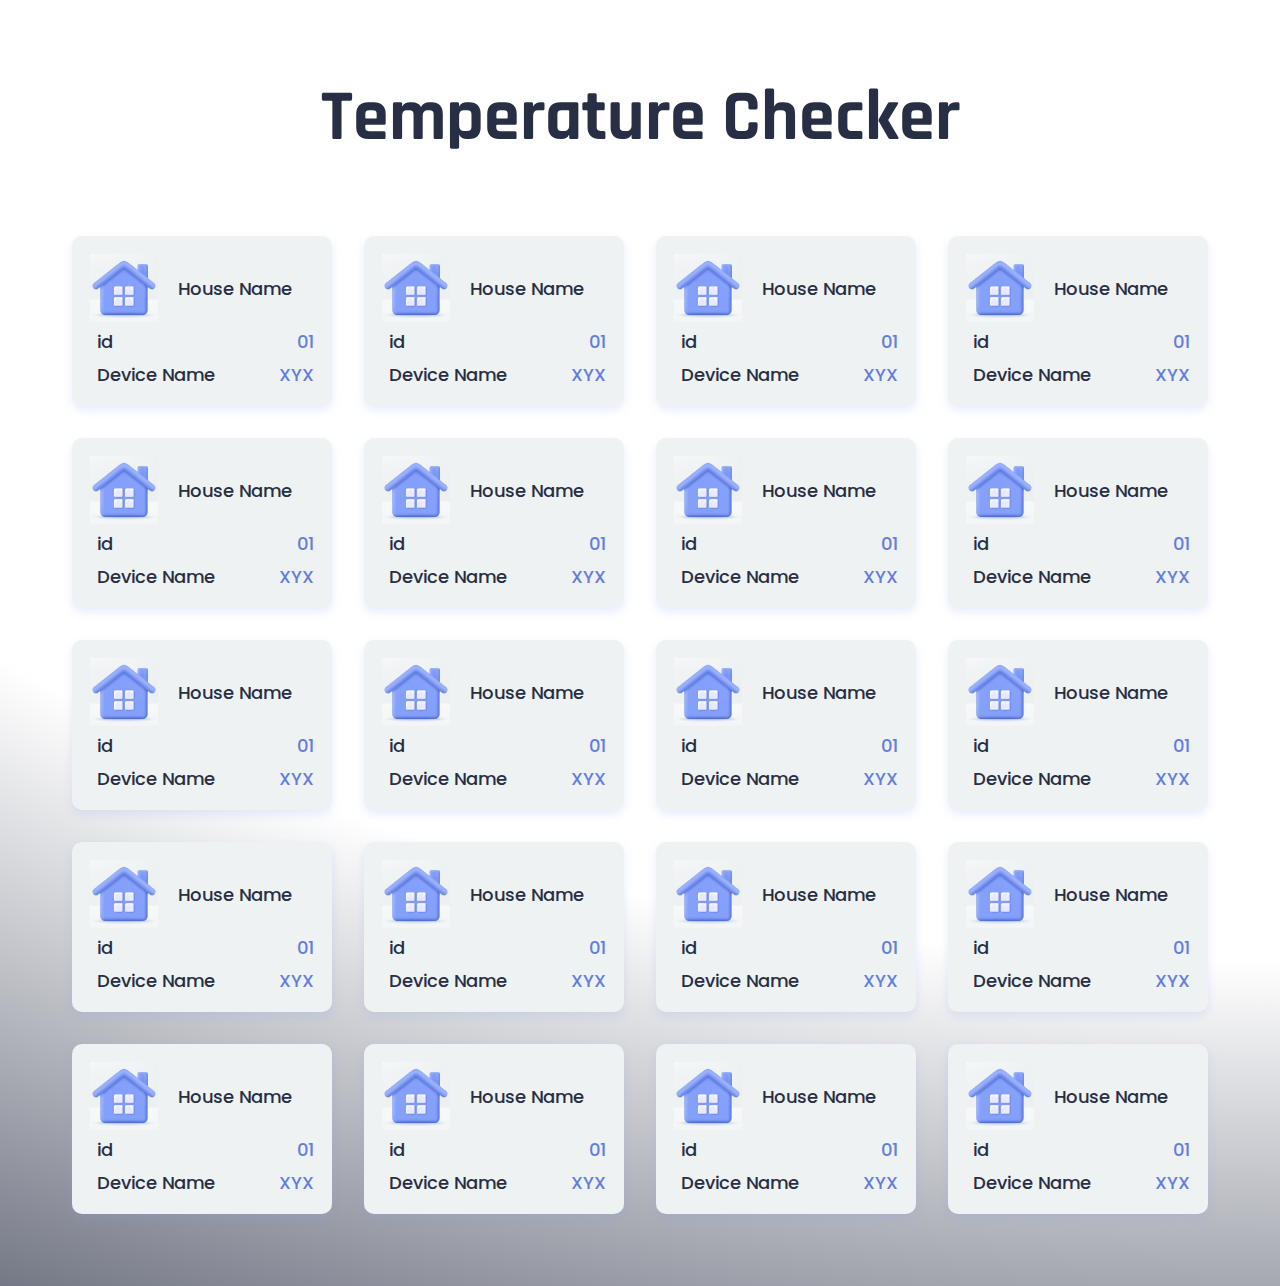
==== index.html @ d1424f59 "Home Page Completed" ====
<!DOCTYPE html>
<html lang="en">

<head>
    <meta charset="UTF-8">
    <meta name="viewport" content="width=device-width, initial-scale=1.0">

    <!-- CSS Links -->
    <link rel="stylesheet" href="css/style.css">

    <!-- title -->
    <title>Temperature Checker</title>

</head>

<body>

    <h1 class="title">
        Temperature Checker
    </h1>

    <div class="cards__container">

        <div class="house__card">

            <div class="card__img">
                <img src="images/home.png" alt="Home Image">
                <span class="house__text">
                    House Name
                </span>
            </div>

            <span class="house__text">
                id

                <span>
                    01
                </span>
            </span>

            <span class="house__text">
                Device Name

                <span>
                    XYX
                </span>
            </span>

        </div>

        <div class="house__card">

            <div class="card__img">
                <img src="images/home.png" alt="Home Image">
                <span class="house__text">
                    House Name
                </span>
            </div>

            <span class="house__text">
                id

                <span>
                    01
                </span>
            </span>

            <span class="house__text">
                Device Name

                <span>
                    XYX
                </span>
            </span>

        </div>

        <div class="house__card">

            <div class="card__img">
                <img src="images/home.png" alt="Home Image">
                <span class="house__text">
                    House Name
                </span>
            </div>

            <span class="house__text">
                id

                <span>
                    01
                </span>
            </span>

            <span class="house__text">
                Device Name

                <span>
                    XYX
                </span>
            </span>

        </div>

        <div class="house__card">

            <div class="card__img">
                <img src="images/home.png" alt="Home Image">
                <span class="house__text">
                    House Name
                </span>
            </div>

            <span class="house__text">
                id

                <span>
                    01
                </span>
            </span>

            <span class="house__text">
                Device Name

                <span>
                    XYX
                </span>
            </span>

        </div>

        <div class="house__card">

            <div class="card__img">
                <img src="images/home.png" alt="Home Image">
                <span class="house__text">
                    House Name
                </span>
            </div>

            <span class="house__text">
                id

                <span>
                    01
                </span>
            </span>

            <span class="house__text">
                Device Name

                <span>
                    XYX
                </span>
            </span>

        </div>

        <div class="house__card">

            <div class="card__img">
                <img src="images/home.png" alt="Home Image">
                <span class="house__text">
                    House Name
                </span>
            </div>

            <span class="house__text">
                id

                <span>
                    01
                </span>
            </span>

            <span class="house__text">
                Device Name

                <span>
                    XYX
                </span>
            </span>

        </div>

        <div class="house__card">

            <div class="card__img">
                <img src="images/home.png" alt="Home Image">
                <span class="house__text">
                    House Name
                </span>
            </div>

            <span class="house__text">
                id

                <span>
                    01
                </span>
            </span>

            <span class="house__text">
                Device Name

                <span>
                    XYX
                </span>
            </span>

        </div>

        <div class="house__card">

            <div class="card__img">
                <img src="images/home.png" alt="Home Image">
                <span class="house__text">
                    House Name
                </span>
            </div>

            <span class="house__text">
                id

                <span>
                    01
                </span>
            </span>

            <span class="house__text">
                Device Name

                <span>
                    XYX
                </span>
            </span>

        </div>

        <div class="house__card">

            <div class="card__img">
                <img src="images/home.png" alt="Home Image">
                <span class="house__text">
                    House Name
                </span>
            </div>

            <span class="house__text">
                id

                <span>
                    01
                </span>
            </span>

            <span class="house__text">
                Device Name

                <span>
                    XYX
                </span>
            </span>

        </div>

        <div class="house__card">

            <div class="card__img">
                <img src="images/home.png" alt="Home Image">
                <span class="house__text">
                    House Name
                </span>
            </div>

            <span class="house__text">
                id

                <span>
                    01
                </span>
            </span>

            <span class="house__text">
                Device Name

                <span>
                    XYX
                </span>
            </span>

        </div>

        <div class="house__card">

            <div class="card__img">
                <img src="images/home.png" alt="Home Image">
                <span class="house__text">
                    House Name
                </span>
            </div>

            <span class="house__text">
                id

                <span>
                    01
                </span>
            </span>

            <span class="house__text">
                Device Name

                <span>
                    XYX
                </span>
            </span>

        </div>

        <div class="house__card">

            <div class="card__img">
                <img src="images/home.png" alt="Home Image">
                <span class="house__text">
                    House Name
                </span>
            </div>

            <span class="house__text">
                id

                <span>
                    01
                </span>
            </span>

            <span class="house__text">
                Device Name

                <span>
                    XYX
                </span>
            </span>

        </div>

        <div class="house__card">

            <div class="card__img">
                <img src="images/home.png" alt="Home Image">
                <span class="house__text">
                    House Name
                </span>
            </div>

            <span class="house__text">
                id

                <span>
                    01
                </span>
            </span>

            <span class="house__text">
                Device Name

                <span>
                    XYX
                </span>
            </span>

        </div>

        <div class="house__card">

            <div class="card__img">
                <img src="images/home.png" alt="Home Image">
                <span class="house__text">
                    House Name
                </span>
            </div>

            <span class="house__text">
                id

                <span>
                    01
                </span>
            </span>

            <span class="house__text">
                Device Name

                <span>
                    XYX
                </span>
            </span>

        </div>

        <div class="house__card">

            <div class="card__img">
                <img src="images/home.png" alt="Home Image">
                <span class="house__text">
                    House Name
                </span>
            </div>

            <span class="house__text">
                id

                <span>
                    01
                </span>
            </span>

            <span class="house__text">
                Device Name

                <span>
                    XYX
                </span>
            </span>

        </div>

        <div class="house__card">

            <div class="card__img">
                <img src="images/home.png" alt="Home Image">
                <span class="house__text">
                    House Name
                </span>
            </div>

            <span class="house__text">
                id

                <span>
                    01
                </span>
            </span>

            <span class="house__text">
                Device Name

                <span>
                    XYX
                </span>
            </span>

        </div>

        <div class="house__card">

            <div class="card__img">
                <img src="images/home.png" alt="Home Image">
                <span class="house__text">
                    House Name
                </span>
            </div>

            <span class="house__text">
                id

                <span>
                    01
                </span>
            </span>

            <span class="house__text">
                Device Name

                <span>
                    XYX
                </span>
            </span>

        </div>

        <div class="house__card">

            <div class="card__img">
                <img src="images/home.png" alt="Home Image">
                <span class="house__text">
                    House Name
                </span>
            </div>

            <span class="house__text">
                id

                <span>
                    01
                </span>
            </span>

            <span class="house__text">
                Device Name

                <span>
                    XYX
                </span>
            </span>

        </div>

        <div class="house__card">

            <div class="card__img">
                <img src="images/home.png" alt="Home Image">
                <span class="house__text">
                    House Name
                </span>
            </div>

            <span class="house__text">
                id

                <span>
                    01
                </span>
            </span>

            <span class="house__text">
                Device Name

                <span>
                    XYX
                </span>
            </span>

        </div>

        <div class="house__card">

            <div class="card__img">
                <img src="images/home.png" alt="Home Image">
                <span class="house__text">
                    House Name
                </span>
            </div>

            <span class="house__text">
                id

                <span>
                    01
                </span>
            </span>

            <span class="house__text">
                Device Name

                <span>
                    XYX
                </span>
            </span>

        </div>

    </div>

</body>

</html>
---- css/style.css ----
/* ====== Google Fonts (Rajdhani, Poppins, Raleway) ====== */
/* ====== Google Fonts (Rajdhani, Poppins, Raleway) ====== */

@import url('https://fonts.googleapis.com/css2?family=Poppins:ital,wght@0,100;0,200;0,300;0,400;0,500;0,600;0,700;0,800;0,900;1,100;1,200;1,300;1,400;1,500;1,600;1,700;1,800;1,900&family=Rajdhani:wght@300;400;500;600;700&family=Raleway:ital,wght@0,100;0,200;0,300;0,400;0,500;0,600;0,700;0,800;0,900;1,100;1,200;1,300;1,400;1,500;1,600;1,700;1,800;1,900&display=swap');




/* ====== Reset (Universal) ====== */
/* ====== Reset (Universal) ====== */

* {
    margin: 0;
    padding: 0;
    box-sizing: border-box;
    list-style: none;
    text-decoration: none;
    font-family: 'Poppins';
}




/* ====== HTML & BODY (Tag) ====== */
/* ====== HTML & BODY (Tag) ====== */

html,
body {
    width: 100%;
    min-height: 100%;
    background: radial-gradient(259.37% 141.42% at 100% 0%, #FFF 0%, #FFF 52.84%, #282E43 95.78%);
}

body {
    padding: 72px;

    display: flex;
    flex-direction: column;
    align-items: center;
    gap: 72px;
}




/* ====== Web Kit Scrollbar ====== */
/* ====== Web Kit Scrollbar ====== */


::-webkit-scrollbar {
    width: 4px;
}

::-webkit-scrollbar-thumb {
    background-color: var(--dark-color);
}




/* ====== Variables (Root) ====== */
/* ====== Variables (Root) ====== */

:root {
    --primary-color: #637DDF;
    --dark-color: #282E43;
}




/* ====== Components ====== */
/* ====== Components ====== */

.title {
    color: var(--dark-color);

    font-family: Rajdhani;
    font-size: 72px;
    font-style: normal;
    font-weight: 700;
    line-height: normal;
}




.cards__container {
    width: 100%;

    display: grid;
    gap: 32px;
    grid-template-columns: repeat(4, 1fr);

    .house__card {

        /* Layout */

        display: flex;
        flex-direction: column;
        gap: 6px;

        padding: 18px;

        /* Style */

        border-radius: 10px;
        background: #EEF2F3;
        box-shadow: 0px 4px 9.4px 0px rgba(133, 160, 251, 0.20);

        .card__img {

            /* Layout */

            display: flex;
            align-items: center;
            gap: 20px;

        }

        .house__text {

            /* Layout */

            display: flex;
            align-items: center;
            justify-content: space-between;
            width: 100%;

            /* Style */

            color: var(--dark-color);
            font-family: Poppins;
            font-size: 18px;
            font-style: normal;
            font-weight: 500;
            line-height: normal;

            >span {
                color: var(--primary-color);
            }
        }

        >.house__text {
            padding-left: 7px;
        }
    }
}
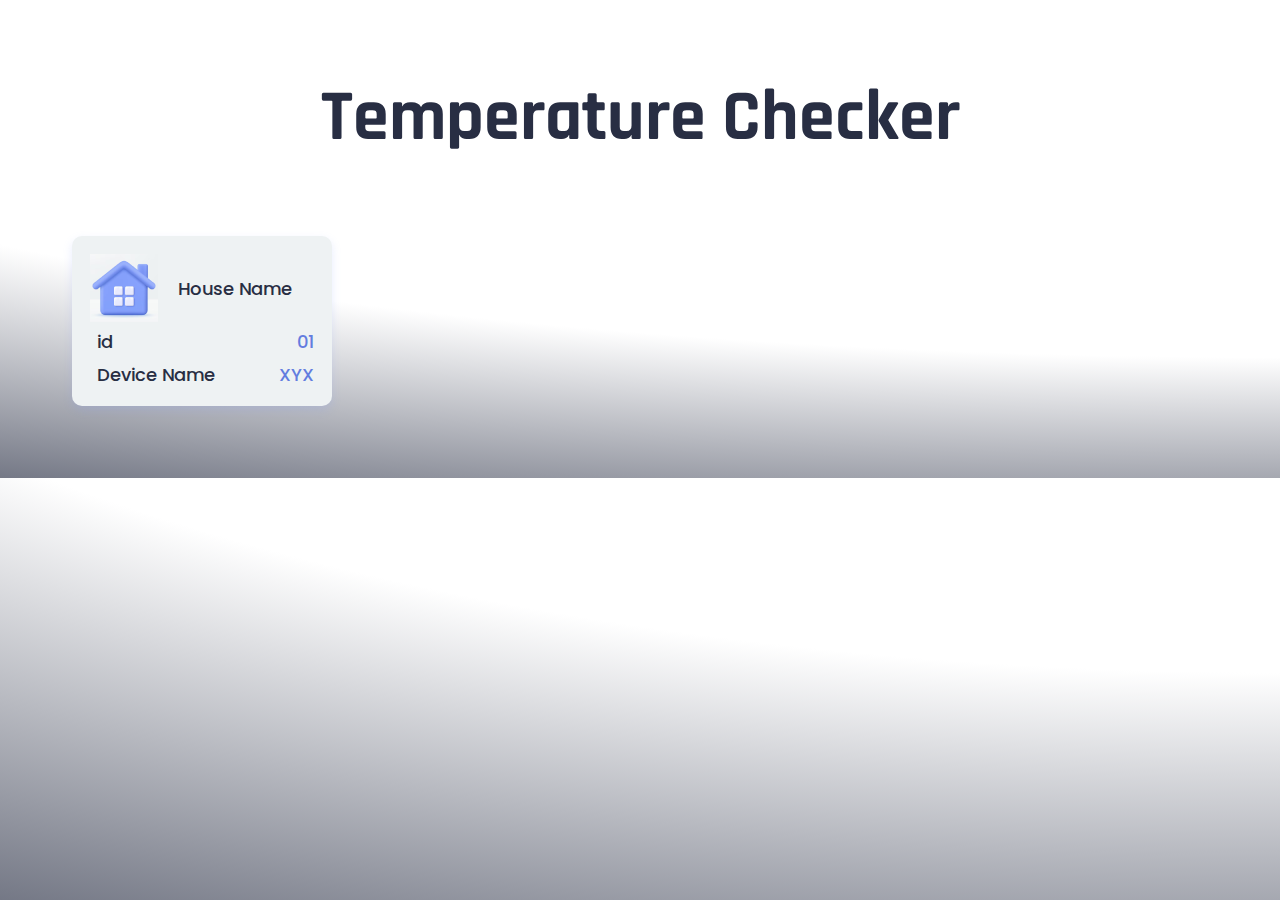
==== commit fea2f18d: "update" ====
--- a/index.html
+++ b/index.html
@@ -7,6 +7,9 @@
 
     <!-- CSS Links -->
     <link rel="stylesheet" href="css/style.css">
+
+    <!-- Home CSS Links -->
+    <link rel="stylesheet" href="css/home.css">
 
     <!-- title -->
     <title>Temperature Checker</title>
@@ -48,519 +51,6 @@
 
         </div>
 
-        <div class="house__card">
-
-            <div class="card__img">
-                <img src="images/home.png" alt="Home Image">
-                <span class="house__text">
-                    House Name
-                </span>
-            </div>
-
-            <span class="house__text">
-                id
-
-                <span>
-                    01
-                </span>
-            </span>
-
-            <span class="house__text">
-                Device Name
-
-                <span>
-                    XYX
-                </span>
-            </span>
-
-        </div>
-
-        <div class="house__card">
-
-            <div class="card__img">
-                <img src="images/home.png" alt="Home Image">
-                <span class="house__text">
-                    House Name
-                </span>
-            </div>
-
-            <span class="house__text">
-                id
-
-                <span>
-                    01
-                </span>
-            </span>
-
-            <span class="house__text">
-                Device Name
-
-                <span>
-                    XYX
-                </span>
-            </span>
-
-        </div>
-
-        <div class="house__card">
-
-            <div class="card__img">
-                <img src="images/home.png" alt="Home Image">
-                <span class="house__text">
-                    House Name
-                </span>
-            </div>
-
-            <span class="house__text">
-                id
-
-                <span>
-                    01
-                </span>
-            </span>
-
-            <span class="house__text">
-                Device Name
-
-                <span>
-                    XYX
-                </span>
-            </span>
-
-        </div>
-
-        <div class="house__card">
-
-            <div class="card__img">
-                <img src="images/home.png" alt="Home Image">
-                <span class="house__text">
-                    House Name
-                </span>
-            </div>
-
-            <span class="house__text">
-                id
-
-                <span>
-                    01
-                </span>
-            </span>
-
-            <span class="house__text">
-                Device Name
-
-                <span>
-                    XYX
-                </span>
-            </span>
-
-        </div>
-
-        <div class="house__card">
-
-            <div class="card__img">
-                <img src="images/home.png" alt="Home Image">
-                <span class="house__text">
-                    House Name
-                </span>
-            </div>
-
-            <span class="house__text">
-                id
-
-                <span>
-                    01
-                </span>
-            </span>
-
-            <span class="house__text">
-                Device Name
-
-                <span>
-                    XYX
-                </span>
-            </span>
-
-        </div>
-
-        <div class="house__card">
-
-            <div class="card__img">
-                <img src="images/home.png" alt="Home Image">
-                <span class="house__text">
-                    House Name
-                </span>
-            </div>
-
-            <span class="house__text">
-                id
-
-                <span>
-                    01
-                </span>
-            </span>
-
-            <span class="house__text">
-                Device Name
-
-                <span>
-                    XYX
-                </span>
-            </span>
-
-        </div>
-
-        <div class="house__card">
-
-            <div class="card__img">
-                <img src="images/home.png" alt="Home Image">
-                <span class="house__text">
-                    House Name
-                </span>
-            </div>
-
-            <span class="house__text">
-                id
-
-                <span>
-                    01
-                </span>
-            </span>
-
-            <span class="house__text">
-                Device Name
-
-                <span>
-                    XYX
-                </span>
-            </span>
-
-        </div>
-
-        <div class="house__card">
-
-            <div class="card__img">
-                <img src="images/home.png" alt="Home Image">
-                <span class="house__text">
-                    House Name
-                </span>
-            </div>
-
-            <span class="house__text">
-                id
-
-                <span>
-                    01
-                </span>
-            </span>
-
-            <span class="house__text">
-                Device Name
-
-                <span>
-                    XYX
-                </span>
-            </span>
-
-        </div>
-
-        <div class="house__card">
-
-            <div class="card__img">
-                <img src="images/home.png" alt="Home Image">
-                <span class="house__text">
-                    House Name
-                </span>
-            </div>
-
-            <span class="house__text">
-                id
-
-                <span>
-                    01
-                </span>
-            </span>
-
-            <span class="house__text">
-                Device Name
-
-                <span>
-                    XYX
-                </span>
-            </span>
-
-        </div>
-
-        <div class="house__card">
-
-            <div class="card__img">
-                <img src="images/home.png" alt="Home Image">
-                <span class="house__text">
-                    House Name
-                </span>
-            </div>
-
-            <span class="house__text">
-                id
-
-                <span>
-                    01
-                </span>
-            </span>
-
-            <span class="house__text">
-                Device Name
-
-                <span>
-                    XYX
-                </span>
-            </span>
-
-        </div>
-
-        <div class="house__card">
-
-            <div class="card__img">
-                <img src="images/home.png" alt="Home Image">
-                <span class="house__text">
-                    House Name
-                </span>
-            </div>
-
-            <span class="house__text">
-                id
-
-                <span>
-                    01
-                </span>
-            </span>
-
-            <span class="house__text">
-                Device Name
-
-                <span>
-                    XYX
-                </span>
-            </span>
-
-        </div>
-
-        <div class="house__card">
-
-            <div class="card__img">
-                <img src="images/home.png" alt="Home Image">
-                <span class="house__text">
-                    House Name
-                </span>
-            </div>
-
-            <span class="house__text">
-                id
-
-                <span>
-                    01
-                </span>
-            </span>
-
-            <span class="house__text">
-                Device Name
-
-                <span>
-                    XYX
-                </span>
-            </span>
-
-        </div>
-
-        <div class="house__card">
-
-            <div class="card__img">
-                <img src="images/home.png" alt="Home Image">
-                <span class="house__text">
-                    House Name
-                </span>
-            </div>
-
-            <span class="house__text">
-                id
-
-                <span>
-                    01
-                </span>
-            </span>
-
-            <span class="house__text">
-                Device Name
-
-                <span>
-                    XYX
-                </span>
-            </span>
-
-        </div>
-
-        <div class="house__card">
-
-            <div class="card__img">
-                <img src="images/home.png" alt="Home Image">
-                <span class="house__text">
-                    House Name
-                </span>
-            </div>
-
-            <span class="house__text">
-                id
-
-                <span>
-                    01
-                </span>
-            </span>
-
-            <span class="house__text">
-                Device Name
-
-                <span>
-                    XYX
-                </span>
-            </span>
-
-        </div>
-
-        <div class="house__card">
-
-            <div class="card__img">
-                <img src="images/home.png" alt="Home Image">
-                <span class="house__text">
-                    House Name
-                </span>
-            </div>
-
-            <span class="house__text">
-                id
-
-                <span>
-                    01
-                </span>
-            </span>
-
-            <span class="house__text">
-                Device Name
-
-                <span>
-                    XYX
-                </span>
-            </span>
-
-        </div>
-
-        <div class="house__card">
-
-            <div class="card__img">
-                <img src="images/home.png" alt="Home Image">
-                <span class="house__text">
-                    House Name
-                </span>
-            </div>
-
-            <span class="house__text">
-                id
-
-                <span>
-                    01
-                </span>
-            </span>
-
-            <span class="house__text">
-                Device Name
-
-                <span>
-                    XYX
-                </span>
-            </span>
-
-        </div>
-
-        <div class="house__card">
-
-            <div class="card__img">
-                <img src="images/home.png" alt="Home Image">
-                <span class="house__text">
-                    House Name
-                </span>
-            </div>
-
-            <span class="house__text">
-                id
-
-                <span>
-                    01
-                </span>
-            </span>
-
-            <span class="house__text">
-                Device Name
-
-                <span>
-                    XYX
-                </span>
-            </span>
-
-        </div>
-
-        <div class="house__card">
-
-            <div class="card__img">
-                <img src="images/home.png" alt="Home Image">
-                <span class="house__text">
-                    House Name
-                </span>
-            </div>
-
-            <span class="house__text">
-                id
-
-                <span>
-                    01
-                </span>
-            </span>
-
-            <span class="house__text">
-                Device Name
-
-                <span>
-                    XYX
-                </span>
-            </span>
-
-        </div>
-
-        <div class="house__card">
-
-            <div class="card__img">
-                <img src="images/home.png" alt="Home Image">
-                <span class="house__text">
-                    House Name
-                </span>
-            </div>
-
-            <span class="house__text">
-                id
-
-                <span>
-                    01
-                </span>
-            </span>
-
-            <span class="house__text">
-                Device Name
-
-                <span>
-                    XYX
-                </span>
-            </span>
-
-        </div>
-
     </div>
 
 </body>
--- a/css/style.css
+++ b/css/style.css
@@ -43,6 +43,17 @@
 
 
 
+/* ====== Selection ====== */
+/* ====== Selection ====== */
+
+
+::selection{
+    background-color: var(--primary-color);
+    color: #FFF;
+}
+
+
+
 /* ====== Web Kit Scrollbar ====== */
 /* ====== Web Kit Scrollbar ====== */
 
@@ -82,67 +93,36 @@
     line-height: normal;
 }
 
+.small__title {
+    color: var(--dark-color);
 
+    font-family: Rajdhani;
+    font-size: 48px;
+    font-weight: 600;
+    
+    >span{
+        font-family: Rajdhani;
+        color: var(--primary-color);
+    }
+}
 
+.btn {
 
-.cards__container {
-    width: 100%;
+    /* Layout */
 
-    display: grid;
-    gap: 32px;
-    grid-template-columns: repeat(4, 1fr);
+    display: flex;
+    padding: 9px 20px;
+    justify-content: center;
+    align-items: center;
 
-    .house__card {
+    /* Style */
 
-        /* Layout */
+    border-radius: 10px;
+    background: #637DDF;
 
-        display: flex;
-        flex-direction: column;
-        gap: 6px;
-
-        padding: 18px;
-
-        /* Style */
-
-        border-radius: 10px;
-        background: #EEF2F3;
-        box-shadow: 0px 4px 9.4px 0px rgba(133, 160, 251, 0.20);
-
-        .card__img {
-
-            /* Layout */
-
-            display: flex;
-            align-items: center;
-            gap: 20px;
-
-        }
-
-        .house__text {
-
-            /* Layout */
-
-            display: flex;
-            align-items: center;
-            justify-content: space-between;
-            width: 100%;
-
-            /* Style */
-
-            color: var(--dark-color);
-            font-family: Poppins;
-            font-size: 18px;
-            font-style: normal;
-            font-weight: 500;
-            line-height: normal;
-
-            >span {
-                color: var(--primary-color);
-            }
-        }
-
-        >.house__text {
-            padding-left: 7px;
-        }
-    }
+    color: #FFF;
+    font-size: 20px;
+    font-style: normal;
+    font-weight: 600;
+    line-height: normal;
 }--- a/css/home.css
+++ b/css/home.css
@@ -0,0 +1,65 @@
+
+
+
+
+.cards__container {
+    width: 100%;
+
+    display: grid; 
+    gap: 32px;
+    grid-template-columns: repeat(4, 1fr); 
+
+    .house__card {
+
+        /* Layout */
+
+        display: flex;
+        flex-direction: column;
+        gap: 6px;
+
+        padding: 18px;
+
+        /* Style */
+
+        border-radius: 10px;
+        background: #EEF2F3;
+        box-shadow: 0px 4px 9.4px 0px rgba(133, 160, 251, 0.20);
+
+        .card__img {
+
+            /* Layout */
+
+            display: flex;
+            align-items: center;
+            gap: 20px;
+
+        }
+
+        .house__text {
+
+            /* Layout */
+
+            display: flex;
+            align-items: center;
+            justify-content: space-between;
+            width: 100%;
+
+            /* Style */
+
+            color: var(--dark-color);
+            font-family: Poppins;
+            font-size: 18px;
+            font-style: normal;
+            font-weight: 500;
+            line-height: normal;
+
+            >span {
+                color: var(--primary-color);
+            }
+        }
+
+        >.house__text {
+            padding-left: 7px;
+        }
+    }
+}